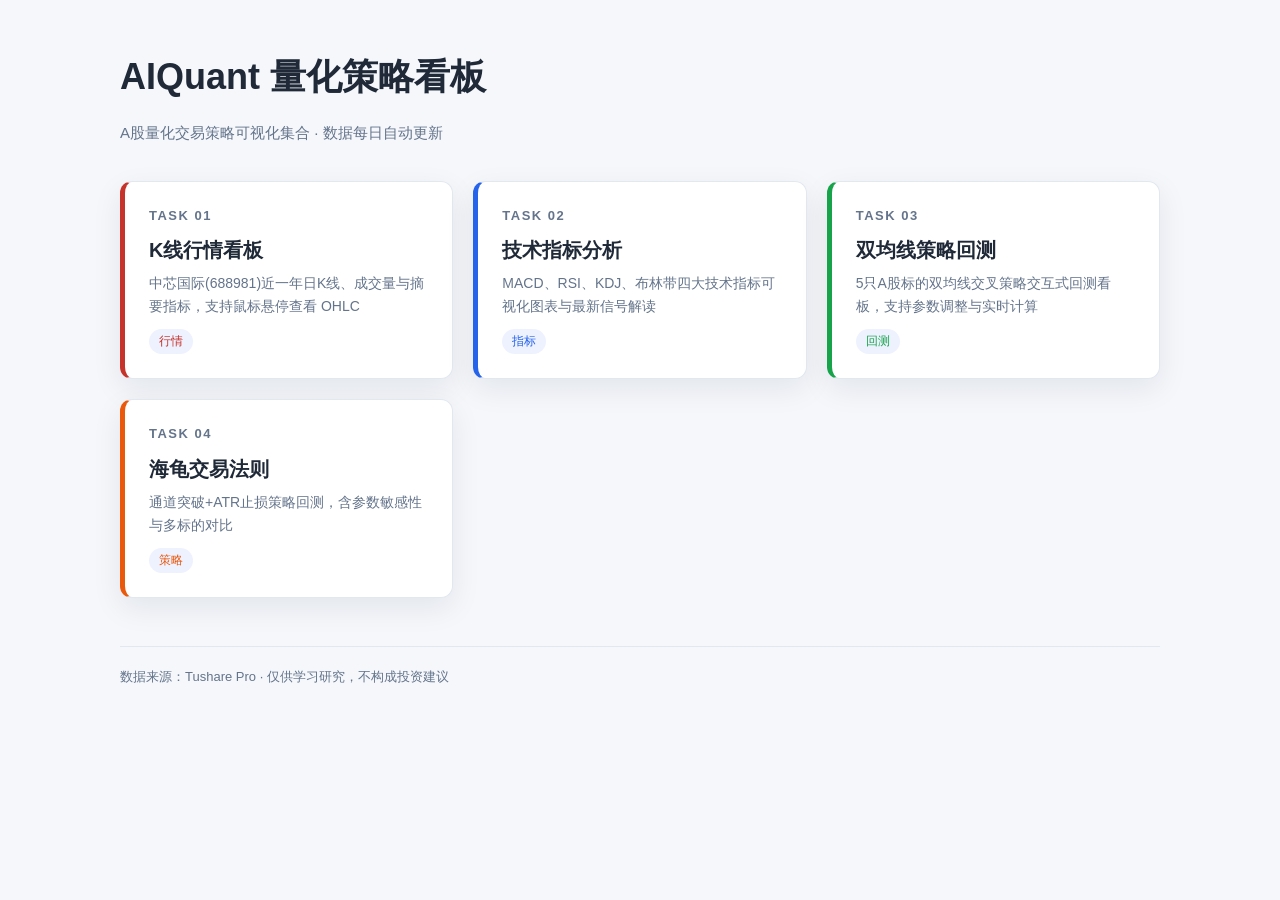
==== index.html @ 6638397f "feat: restructure as monorepo with portal + GitHub Actions - Portal index.html with data-driven sub-" ====
<!doctype html>
<html lang="zh-CN">
<head>
  <meta charset="utf-8">
  <meta name="viewport" content="width=device-width, initial-scale=1">
  <title>AIQuant · A股量化策略看板</title>
  <style>
    :root {
      --bg: #f5f7fb;
      --panel: #fff;
      --ink: #1f2937;
      --muted: #64748b;
      --line: #e2e8f0;
      --up: #c5332b;
      --down: #0b8063;
      --accent: #2458d3;
      --shadow: 0 10px 30px rgba(15,23,42,.08);
    }
    * { box-sizing: border-box; }
    body {
      margin: 0;
      background: var(--bg);
      color: var(--ink);
      font-family: "Microsoft YaHei", "PingFang SC", -apple-system, sans-serif;
      line-height: 1.6;
    }
    main {
      max-width: 1080px;
      margin: 0 auto;
      padding: 48px 20px 60px;
    }
    header { margin-bottom: 36px; }
    h1 {
      margin: 0 0 8px;
      font-size: clamp(26px, 4vw, 36px);
      letter-spacing: 0;
    }
    .subtitle {
      color: var(--muted);
      font-size: 15px;
    }
    .grid {
      display: grid;
      grid-template-columns: repeat(auto-fill, minmax(290px, 1fr));
      gap: 20px;
    }
    .card {
      display: block;
      text-decoration: none;
      color: inherit;
      background: var(--panel);
      border: 1px solid var(--line);
      border-radius: 12px;
      padding: 24px;
      box-shadow: var(--shadow);
      transition: transform .15s ease, box-shadow .15s ease;
      border-left: 5px solid var(--accent, #2458d3);
    }
    .card:hover {
      transform: translateY(-3px);
      box-shadow: 0 16px 40px rgba(15,23,42,.12);
    }
    .card-num {
      font-size: 13px;
      font-weight: 700;
      color: var(--muted);
      letter-spacing: 1.5px;
    }
    .card-title {
      font-size: 20px;
      font-weight: 700;
      margin: 8px 0 6px;
    }
    .card-desc {
      font-size: 14px;
      color: var(--muted);
      line-height: 1.6;
    }
    .card-tag {
      display: inline-block;
      margin-top: 12px;
      padding: 3px 10px;
      border-radius: 20px;
      font-size: 12px;
      background: #eef2ff;
      color: var(--accent);
    }
    footer {
      margin-top: 48px;
      padding-top: 20px;
      border-top: 1px solid var(--line);
      color: var(--muted);
      font-size: 13px;
    }
    @media (max-width: 540px) {
      main { padding: 28px 16px 40px; }
      .grid { grid-template-columns: 1fr; }
    }
  </style>
</head>
<body>
<main>
  <header>
    <h1>AIQuant 量化策略看板</h1>
    <p class="subtitle">A股量化交易策略可视化集合 · 数据每日自动更新</p>
  </header>
  <section class="grid" id="grid"></section>
  <footer>数据来源：Tushare Pro · 仅供学习研究，不构成投资建议</footer>
</main>
<script>
// ====== 子站点配置（新增 TASK 只需在此追加一条） ======
const sites = [
  {
    num: "01",
    title: "K线行情看板",
    desc: "中芯国际(688981)近一年日K线、成交量与摘要指标，支持鼠标悬停查看 OHLC",
    url: "TASK1/index.html",
    tag: "行情",
    accent: "#c5332b"
  },
  {
    num: "02",
    title: "技术指标分析",
    desc: "MACD、RSI、KDJ、布林带四大技术指标可视化图表与最新信号解读",
    url: "TASK2/index.html",
    tag: "指标",
    accent: "#2563eb"
  },
  {
    num: "03",
    title: "双均线策略回测",
    desc: "5只A股标的双均线交叉策略交互式回测看板，支持参数调整与实时计算",
    url: "TASK3/index.html",
    tag: "回测",
    accent: "#16a34a"
  },
  {
    num: "04",
    title: "海龟交易法则",
    desc: "通道突破+ATR止损策略回测，含参数敏感性与多标的对比",
    url: "TASK4/index.html",
    tag: "策略",
    accent: "#ea580c"
  },
];

document.getElementById("grid").innerHTML = sites.map(s => `
  <a class="card" href="${s.url}" style="--accent:${s.accent}">
    <div class="card-num">TASK ${s.num}</div>
    <div class="card-title">${s.title}</div>
    <div class="card-desc">${s.desc}</div>
    <span class="card-tag">${s.tag}</span>
  </a>
`).join("");
</script>
</body>
</html>
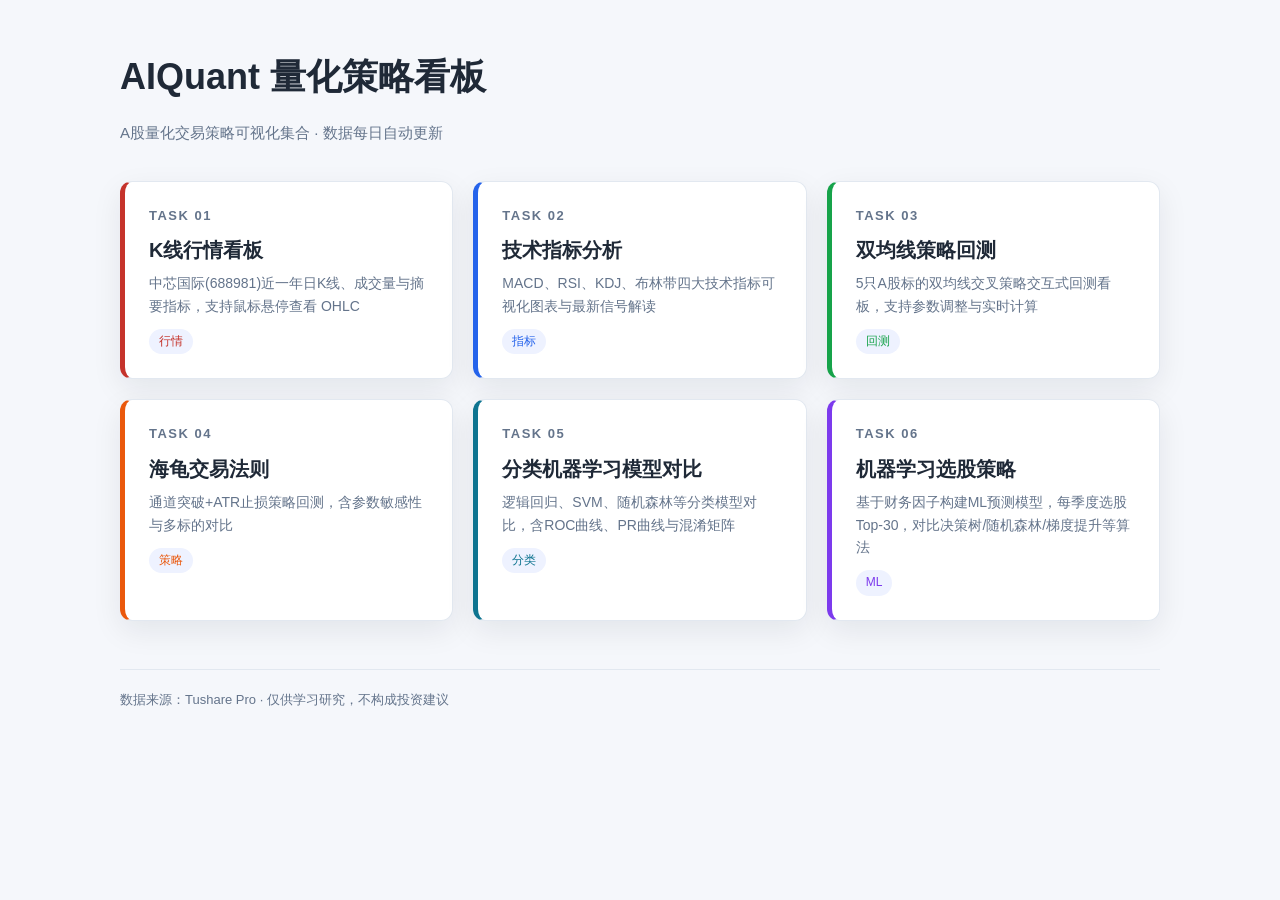
==== commit 6f823eec: "feat: add TASK5 classification models + TASK6 ML stock selection - TASK5: classification ML model co" ====
--- a/index.html
+++ b/index.html
@@ -142,6 +142,22 @@
     tag: "策略",
     accent: "#ea580c"
   },
+  {
+    num: "05",
+    title: "分类机器学习模型对比",
+    desc: "逻辑回归、SVM、随机森林等分类模型对比，含ROC曲线、PR曲线与混淆矩阵",
+    url: "TASK5/index.html",
+    tag: "分类",
+    accent: "#0e7490"
+  },
+  {
+    num: "06",
+    title: "机器学习选股策略",
+    desc: "基于财务因子构建ML预测模型，每季度选股Top-30，对比决策树/随机森林/梯度提升等算法",
+    url: "TASK6/index.html",
+    tag: "ML",
+    accent: "#7c3aed"
+  },
 ];
 
 document.getElementById("grid").innerHTML = sites.map(s => `
